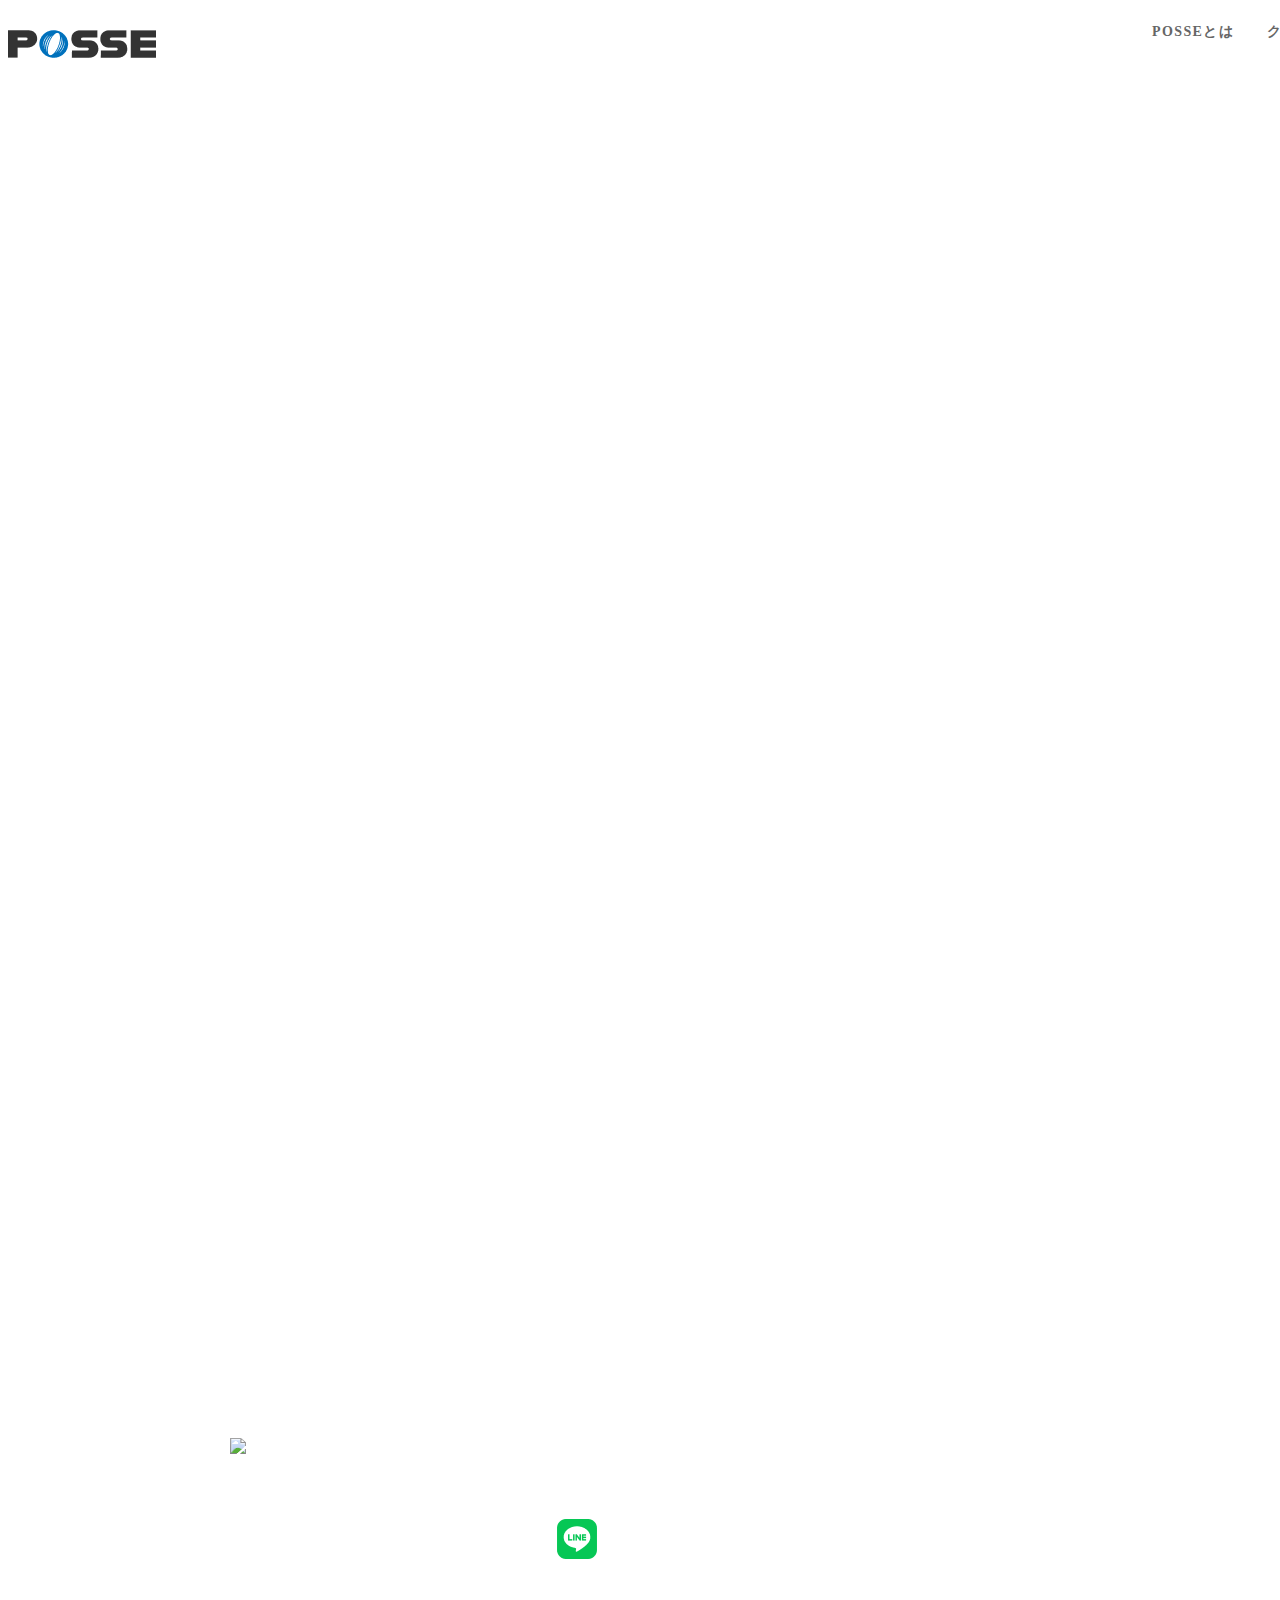
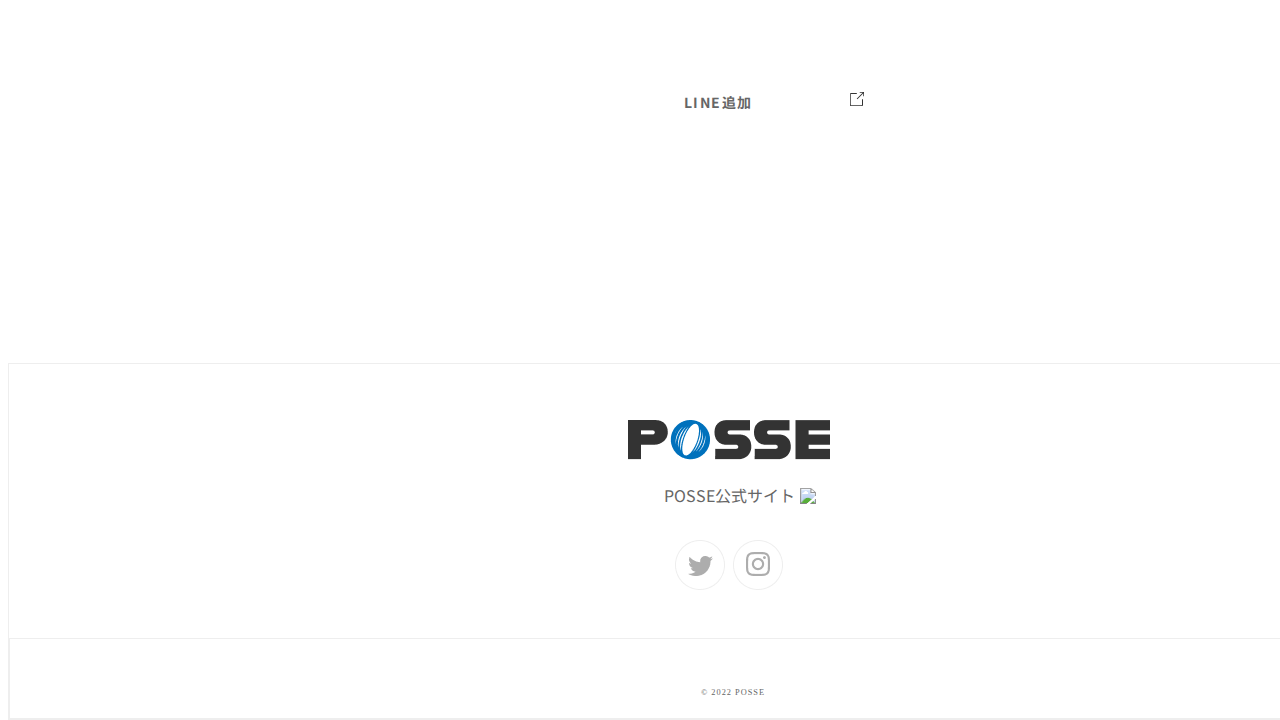
==== web/index.html @ c041b86a "q1のみ動く" ====
<!DOCTYPE html>
<html lang="ja">
<head>
  <meta charset="UTF-8">
  <meta http-equiv="X-UA-Compatible" content="IE=edge">
  <meta name="viewport" content="width=device-width, initial-scale=1.0">
  <link rel="stylesheet" href="./style.css">
  <link rel="preconnect" href="https://fonts.googleapis.com">
<link rel="preconnect" href="https://fonts.gstatic.com" crossorigin>
<link href="https://fonts.googleapis.com/css2?family=Noto+Sans+JP:wght@100;300;400;500;700;900&display=swap" rel="stylesheet">
  <title>Posseサイト</title>
</head>
<body>
  <header>
    <div class="header"> 
      <h1 class="logo"><img src="logo.png"></h1>
        <div class="Frame5">
          <div class="menu">
          <div class="nav1">POSSEとは</div>
          <div class="nav2">クイズ</div>
          </div>
        <div class="SNS">
          <div class="nav3"><img src="Group 7.png"></div>
          <div class="nav4"><img src="Group 10.png"></div>
        </div>
    </div>
  </header>
  
  <line>
    <div class="background"><img src="グラデーション 1.png">
      <div class="公式LINE">
        <div class="icon"><img src="icon-line.png"></div>
        <div class="POSSE公式LINE">POSSE 公式LINE</div>
      </div>
      <div class="質問"><p>公式LINEにてご質問を随時受け付けております。<br>詳細やPOSSE最新情報につきましては、公式LINEにてお知らせ致しますので<br>下記ボタンより友達追加をお願いします！</p>
      </div>
      <div class="link">
        <div class="LINE追加">LINE追加</div>
        <div class="icon-link"><img src="icon-link.png"></div>
      </div>
    </div>
  </line>
  <footer>
    <div class="footer">
      <div class="logo-f"><img src="logo (1).png"></div>
      <div class="link-f">
        <div class="posse公式サイト">POSSE公式サイト</div>
        <div class="Frame"><img src="Frame.png"></div>
      </div>
      <div class="SNS-f">
        <div class="Group7-f"><img src="Group 7.png"></div>
        <div class="Group10-f"><img src="Group 10.png"></div>
      </div>
      <div class="copyright">
        <div class="copyright-text">
        <p><small>&copy; 2022 POSSE</small></p>
        </div>
      </div>
    </div>
    </footer>
</body>
</html>
---- web/style.css ----
.header{
  display: flex;
  width: 1440px;
  height: 80px;
}

.Frame5{
  display: flex;
  margin-left: auto;
}

.menu{
  display: flex;
  width: 180px;
  height: 25px;
  position: relative;
}

.nav1{
  width: 90px;
  height: 22px;
  font-style: normal;
  font-weight: 700;
  font-size: 14px;
  line-height: 22px;
  letter-spacing: 0.1em;
  color: #666666;
  position: absolute;
  top: 50%;
}

.nav2{
  width: 50px;
  height: 22px;
  left: 115px;
  font-style: normal;
  font-weight: 700;
  font-size: 14px;
  line-height: 22px;
  letter-spacing: 0.1em;
  color: #666666;
  position: absolute;
  top: 50%;
}

.SNS{
  display: flex;
  width: 116px;
  height: 50px;
  left:192px;
  gap: 16px;
  top: 15px;
}

.nav3{
  width: 50px;
  height: 50px;
}

.nav4{
  width: 50px;
  height: 50px;
  left: 66px;
}

/* 公式LINE */
.line{
  position: absolute;
  width: 984px;
  height: 358px;
  left:230px;
  top: 1438px;
}

.background{
  position: absolute;
  left: 230px;
  right: 0%;
  top:1438px;
  bottom: 0.28%;
  width: 984px;
  height: 357px;
}


.公式LINE{
  position: absolute;
  display: flex;
  width: 329px;
  height: 65px;
  top: 68px;
  left: 327px;
}

.icon{
  position: absolute;
  width: 40px;
  height: 40px;
  top: 13px;
  left: 0px;

}

.POSSE公式LINE{
  position: absolute;
  width: 290px;
  height: 65px;
  left: 48px;
  font-family: 'Noto Sans JP';
  font-style: normal;
  font-weight: 700;
  font-size: 36px;
  line-height: 180%;
  text-align: center;
  color: #FFFFFF;
}

.質問{
  position: absolute;
  width: 540px;
  height: 66px;
  top: 135px;
  left: 225px;
  font-family: 'Noto Sans JP';
  font-style: normal;
  font-weight: 700;
  font-size: 14px;
  line-height: 160%;
  text-align: center;
  letter-spacing: 0.1em;
  color: #FFFFFF;
}

.link{
  position: absolute;
  display: flex;
  width: 320px;
  height: 50px;
  top: 239px;
  left: 333px;
  background: #FFFFFF;
  border-radius: 98px;
}

.LINE追加{
  position: absolute;
  width: 77px;
  height: 23.39px;
  top: 13.9px;
  left: 121px;
  font-family: 'Noto Sans JP';
  font-style: normal;
  font-weight: 700;
  font-size: 14px;
  line-height: 160%;
  display: flex;
  align-items: center;
  text-align: center;
  letter-spacing: 0.1em;
  color: #666666;
}

.icon-link{
  position: absolute;
  width: 14px; 
  height: 14px;
  top: 15px;
  left: 287px;
}

/* footer */
.footer{
  position: relative;
  border: 1px solid #eeeeee;
  width: 1440px;
  height: 355px;
  top: 1875px;
  left: 0px;
}

.logo-f{
  width: 202px;
  height: 39.22px;
  position: absolute;
  left: 0;
  right: 0;
  top: 56px;
  margin: auto;
  
}

.link-f{
  position: absolute;
  display: flex;
  width: 139px;
  height: 25px;
  top: 119.22px;
  left: 0;
  right: 0;
  margin: auto;
  
}

.posse公式サイト{
  width: 140px;
  height: 25px;
  left: 1px;
  top: 0px;
  font-family: 'Noto Sans JP';
  font-style: normal;
  font-weight: 400;
  size: 14px;
  line-height: 25px;
  text-align: center;
  color:#666666;
}

.Frame{
  position: absolute;
  width: 14px;
  height: 14px;
  left: 140px;
  top: 5px;
}

.SNS-f{
  display: flex;
  position: absolute;
  width: 108px;
  height: 50px;
  left: 0;
  right: 0;
  margin: auto;
  top: 176.22px;
  gap: 8px;
}

.Group7-f{
  width: 50px;
  height: 50px;
  top: 176.22px;
  left: 0px;
  right: 58px;
  
}

.Group10-f{
  width: 50px;
  height: 50px;
  top: 176.22px;
  left: 58px;
  right: 0px;
  
}

.copyright{
  position: absolute;
  left: 0%;
  right: 0%;
  top: 274.22px;
  bottom: 0px;
  border: 1px solid #eeeeee
}

.copyright-text{
  position: absolute;
  width: 90px;
  height: 13px;
  top: 36px;
  bottom: 31.78px;
  left: 47.15%;
  right: 47.15%;
  font-family: 'Plus Jakarta Sans';
  font-style: normal;
  font-weight: 400;
  font-size: 10px;
  line-height: 13px;
  text-align: center;
  letter-spacing: 0.1em;
  color: #666666;
}
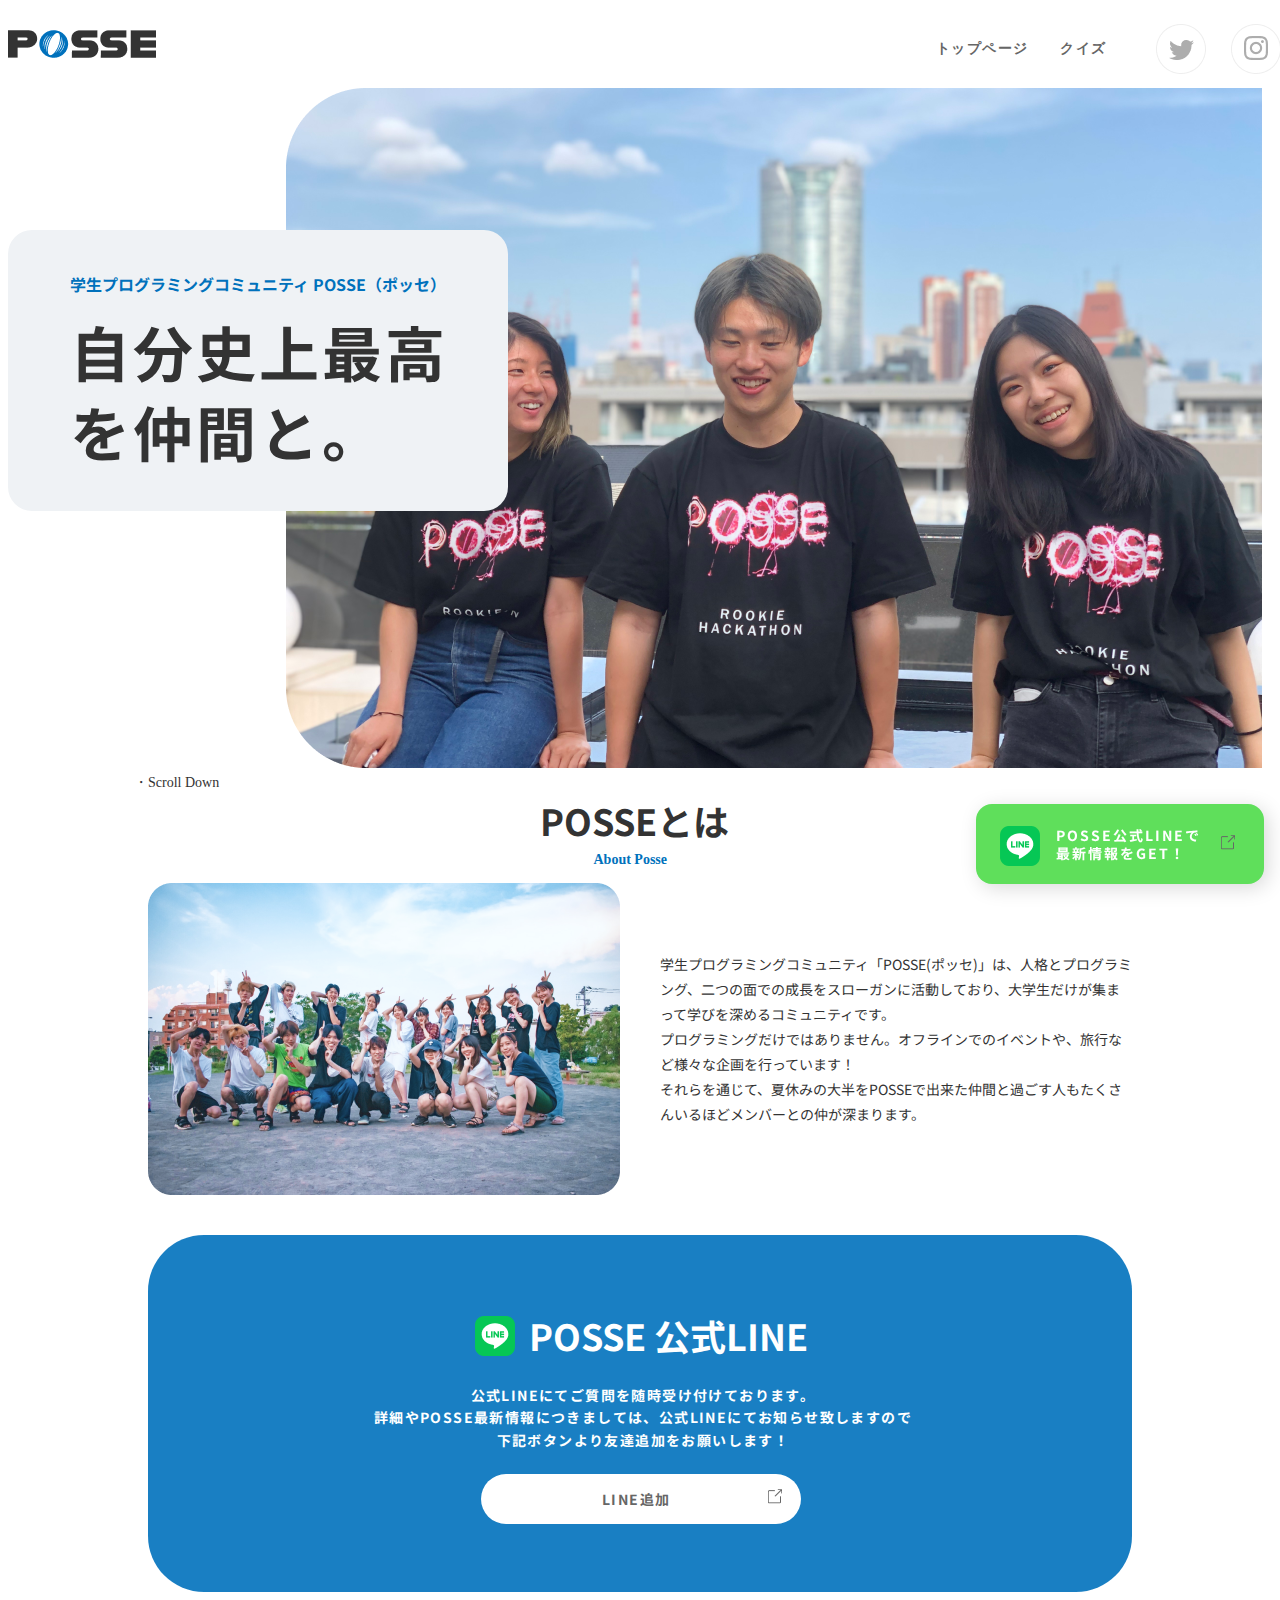
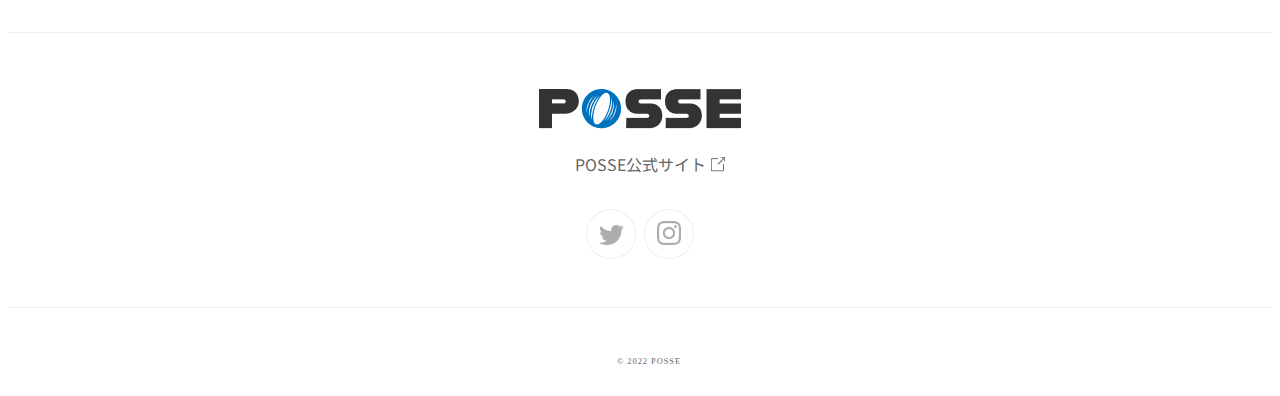
==== commit b6a7b8d9: "整理" ====
--- a/web/index.html
+++ b/web/index.html
@@ -13,43 +13,77 @@
 <body>
   <header>
     <div class="header"> 
-      <h1 class="logo"><img src="logo.png"></h1>
-        <div class="Frame5">
-          <div class="menu">
-          <div class="nav1">POSSEとは</div>
-          <div class="nav2">クイズ</div>
-          </div>
-        <div class="SNS">
-          <div class="nav3"><img src="Group 7.png"></div>
-          <div class="nav4"><img src="Group 10.png"></div>
+      <h1 class="logo"><img src="./img/logo.png"></h1>
+        <nav class="Frame5">
+          <ul class="menu">
+          <li class="nav1"><a href="index.html">トップページ</a></li>
+          <li class="nav2"><a href="quiz.html">クイズ</a></li>
+          </ul>
+        <ul class="SNS">
+          <li class="nav3"><a href="https://twitter.com/posse_program"><img src="./img/twitter-icon.png"></a></li>
+          <li class="nav4"><a href="https://www.instagram.com/posse_programming/"><img src="./img/insta-icon.png"></a></li>
+        </ul>
+    </nav>
+  </header>
+  <mainvisual>
+    <div class="mainvisual">
+      <div class="mainvisual-text">
+        <div class="mainvisual-text1">
+          学生プログラミングコミュニティ POSSE（ポッセ）
         </div>
+        <div class="mainvisual-text2">
+          自分史上最高<br>を仲間と。
+        </div>
+      </div>
+      <div class="mainvisual-photo"><img src="./img/mainvisual.png"></div>
+      <div class="scrolldown">
+        ・Scroll Down
+      </div>
+      <a href="https://line.me/R/ti/p/@651htnqp?from=page"><div class="fixed-line">
+        <div class="line-icon"><img src="./img/icon-line.png"></div>
+        <div class="fixed-line-text">POSSE公式LINEで<br>最新情報をGET！</div>
+        <div class="link-icon"><img src="./img/icon-link.png"></div>
+      </div></a>
     </div>
-  </header>
-  
+  </mainvisual>
+  <about>
+    <div class="about">
+      <div class="about-title">
+        <div class="about-title1">POSSEとは</div>
+        <div class="about-title2">About Posse</div>
+      </div>
+      <div class="about-colum">
+        <div class="about-photo"><img src="./img/about.png"></div>
+        <div class="about-text">学生プログラミングコミュニティ「POSSE(ポッセ)」は、人格とプログラミング、二つの面での成長をスローガンに活動しており、大学生だけが集まって学びを深めるコミュニティです。<br>
+        プログラミングだけではありません。オフラインでのイベントや、旅行など様々な企画を行っています！<br>
+        それらを通じて、夏休みの大半をPOSSEで出来た仲間と過ごす人もたくさんいるほどメンバーとの仲が深まります。</div>
+      </div>
+    </div>
+  </about>
   <line>
-    <div class="background"><img src="グラデーション 1.png">
-      <div class="公式LINE">
-        <div class="icon"><img src="icon-line.png"></div>
+    <div class="background">
+        <div class="公式LINE">
+        <div class="icon"><img src="./img/icon-line.png"></div>
         <div class="POSSE公式LINE">POSSE 公式LINE</div>
-      </div>
-      <div class="質問"><p>公式LINEにてご質問を随時受け付けております。<br>詳細やPOSSE最新情報につきましては、公式LINEにてお知らせ致しますので<br>下記ボタンより友達追加をお願いします！</p>
-      </div>
-      <div class="link">
+        </div>
+        <div class="質問"><p>公式LINEにてご質問を随時受け付けております。<br>詳細やPOSSE最新情報につきましては、公式LINEにてお知らせ致しますので<br>下記ボタンより友達追加をお願いします！</p>
+        </div>
+        <a href="https://line.me/R/ti/p/@651htnqp?from=page"><div class="link">
         <div class="LINE追加">LINE追加</div>
-        <div class="icon-link"><img src="icon-link.png"></div>
-      </div>
+        <div class="icon-link"><img src="./img/icon-link.png"></div>
+        </div></a>
     </div>
   </line>
   <footer>
     <div class="footer">
-      <div class="logo-f"><img src="logo (1).png"></div>
+      <div class="logo-f"><img src="./img/logo (1).png"></div>
       <div class="link-f">
-        <div class="posse公式サイト">POSSE公式サイト</div>
-        <div class="Frame"><img src="Frame.png"></div>
+        <div class="posse公式サイト"><a href="https://posse-ap.com/">POSSE公式サイト</div></a>
+        <div class="Frame"><img src="./img/icon-link.png"></div>
       </div>
       <div class="SNS-f">
-        <div class="Group7-f"><img src="Group 7.png"></div>
-        <div class="Group10-f"><img src="Group 10.png"></div>
+        <div class="Group7-f"><a href="https://twitter.com/posse_program"><img src="./img/twitter-icon.png"></div></a>
+        <div class="Group10-f"><a href="https://www.instagram.com/posse_programming/"><img src="./img/insta-icon.png"></div></a>
       </div>
       <div class="copyright">
         <div class="copyright-text">
@@ -57,6 +91,6 @@
         </div>
       </div>
     </div>
-    </footer>
+  </footer>
 </body>
 </html>--- a/web/style.css
+++ b/web/style.css
@@ -1,23 +1,31 @@
 .header{
   display: flex;
-  width: 1440px;
   height: 80px;
-}
-
+  justify-content: space-between;
+}
+
+a{
+  color:#666666;
+  text-decoration: none;
+}
 .Frame5{
   display: flex;
-  margin-left: auto;
+}
+
+ul{
+  list-style: none;
 }
 
 .menu{
   display: flex;
   width: 180px;
   height: 25px;
-  position: relative;
+  gap: 32px;
+  margin-top: 30px;
 }
 
 .nav1{
-  width: 90px;
+  
   height: 22px;
   font-style: normal;
   font-weight: 700;
@@ -25,12 +33,10 @@
   line-height: 22px;
   letter-spacing: 0.1em;
   color: #666666;
-  position: absolute;
-  top: 50%;
 }
 
 .nav2{
-  width: 50px;
+  
   height: 22px;
   left: 115px;
   font-style: normal;
@@ -39,16 +45,14 @@
   line-height: 22px;
   letter-spacing: 0.1em;
   color: #666666;
-  position: absolute;
-  top: 50%;
+
 }
 
 .SNS{
   display: flex;
   width: 116px;
   height: 50px;
-  left:192px;
-  gap: 16px;
+  gap: 25px;
   top: 15px;
 }
 
@@ -60,28 +64,194 @@
 .nav4{
   width: 50px;
   height: 50px;
-  left: 66px;
+  margin-right: 10px;
+}
+
+/* main visual */
+.mainvisual-text{
+  position: absolute;
+  width: 500px;
+  height: 281px;
+  top: 230px;
+  background: #EFF2F5;
+  border-radius: 24px;
+}
+
+.mainvisual-text1{
+  width: 376px;
+  height: 29px;
+  margin-left: 62px;
+  margin-top: 40px;
+  font-family: 'Noto Sans JP';
+  font-style: normal;
+  font-weight: 700;
+  font-size: 16px;
+  line-height: 180%;
+  color: #0071BC;
+}
+
+.mainvisual-text2{
+  width: 380px;
+  height: 160px;
+  margin-left: 62px;
+  margin-top: 12px;
+  font-family: 'Noto Sans JP';
+  font-style: normal;
+  font-weight: 700;
+  font-size: 60px;
+  line-height: 80px;
+  letter-spacing: 0.05em;
+  color: #333333;
+}
+
+.mainvisual-photo{
+  display: block;
+  margin-left: 278px;
+}
+
+.scrolldown{
+  width: 100px;
+  height: 21px;
+  margin-left: 126px;
+  font-family: 'Plus Jakarta Sans';
+  font-style: normal;
+  font-weight: 400;
+  font-size: 14px;
+  line-height: 150%;
+  color: #333333;
+}
+
+.fixed-line{
+  width: 288px;
+  height: 80px;
+  right: 16px;
+  bottom: 16px;
+  background: #5FDF5B;
+  box-shadow: 4px 4px 20px rgba(0, 0, 0, 0.15);
+  border-radius: 16px;
+  position: fixed;
+  z-index: 999;
+  display: flex;
+}
+
+.line-icon{
+  width: 36px;
+  height: 36px;
+  margin-left: 24px;
+  margin-top: 22px;
+}
+
+.fixed-line-text{
+  width: 150px;
+  height: 36px;
+  margin-left: 20px;
+  margin-top: 22px;
+  font-family: 'Noto Sans JP';
+  font-style: normal;
+  font-weight: 700;
+  font-size: 14px;
+  line-height: 18px;
+  letter-spacing: 0.14em;
+  color: #FFFFFF;
+}
+
+.link-icon{
+  width: 18px;
+  height: 18px;
+  margin-top: 31px;  
+  margin-left: 15px;
+}
+
+/* about */
+.about{
+  width: 984px;
+  height: 442px;
+  margin: 0 auto;
+}
+
+.about-title{
+  height: 90px;
+  margin: 0 auto;
+}
+
+.about-title1{
+  width: 200px;
+  height: 54px;
+  font-family: 'Noto Sans JP';
+  font-style: normal;
+  font-weight: 700;
+  font-size: 36px;
+  line-height: 150%;
+  color: #333333;
+  margin: 0 auto;
+}
+
+.about-title2{
+  width: 93px;
+  height: 25px;
+  margin-top: 8px;
+  font-family: 'Plus Jakarta Sans';
+  font-style: normal;
+  font-weight: 700;
+  font-size: 14px;
+  line-height: 180%;
+  color: #0071BC;
+  margin: 0 auto;
+}
+
+.about-colum{
+  display: flex;
+  justify-content: space-between;
+}
+
+.about-photo{
+  width: 472px;
+  height: 312px;
+  border-radius: 24px;
+}
+
+.about-text{
+  width: 472px;
+  height: 175px;
+  font-family: 'Noto Sans JP';
+  font-style: normal;
+  font-weight: 400;
+  font-size: 14px;
+  line-height: 25px;
+  color: #333333;
+  align-self: center;
+  
 }
 
 /* 公式LINE */
 .line{
-  position: absolute;
   width: 984px;
   height: 358px;
-  left:230px;
-  top: 1438px;
+  margin: 0 auto;
 }
 
 .background{
-  position: absolute;
-  left: 230px;
-  right: 0%;
-  top:1438px;
-  bottom: 0.28%;
+  background-image: url(./line.png);
+  position: relative;
   width: 984px;
   height: 357px;
-}
-
+  margin: 0 auto;
+  background-position: center;
+  background-size: cover;
+  border-radius: 56px;
+}
+
+.background::before{
+  background-color: #0071BC;
+  content: "";
+  opacity: 0.9;
+  height: 100%;
+  left: 0;
+  position: absolute;
+  top: 0;
+  width: 100%;
+  border-radius: 56px;
+}
 
 .公式LINE{
   position: absolute;
@@ -90,6 +260,7 @@
   height: 65px;
   top: 68px;
   left: 327px;
+
 }
 
 .icon{
@@ -171,11 +342,10 @@
 /* footer */
 .footer{
   position: relative;
-  border: 1px solid #eeeeee;
-  width: 1440px;
+  border-top: 1px solid #eeeeee;
   height: 355px;
-  top: 1875px;
   left: 0px;
+  margin-top: 40px;
 }
 
 .logo-f{
@@ -259,7 +429,8 @@
   right: 0%;
   top: 274.22px;
   bottom: 0px;
-  border: 1px solid #eeeeee
+  border-top: 1px solid #eeeeee;
+  text-align: center;
 }
 
 .copyright-text{
@@ -267,7 +438,6 @@
   width: 90px;
   height: 13px;
   top: 36px;
-  bottom: 31.78px;
   left: 47.15%;
   right: 47.15%;
   font-family: 'Plus Jakarta Sans';
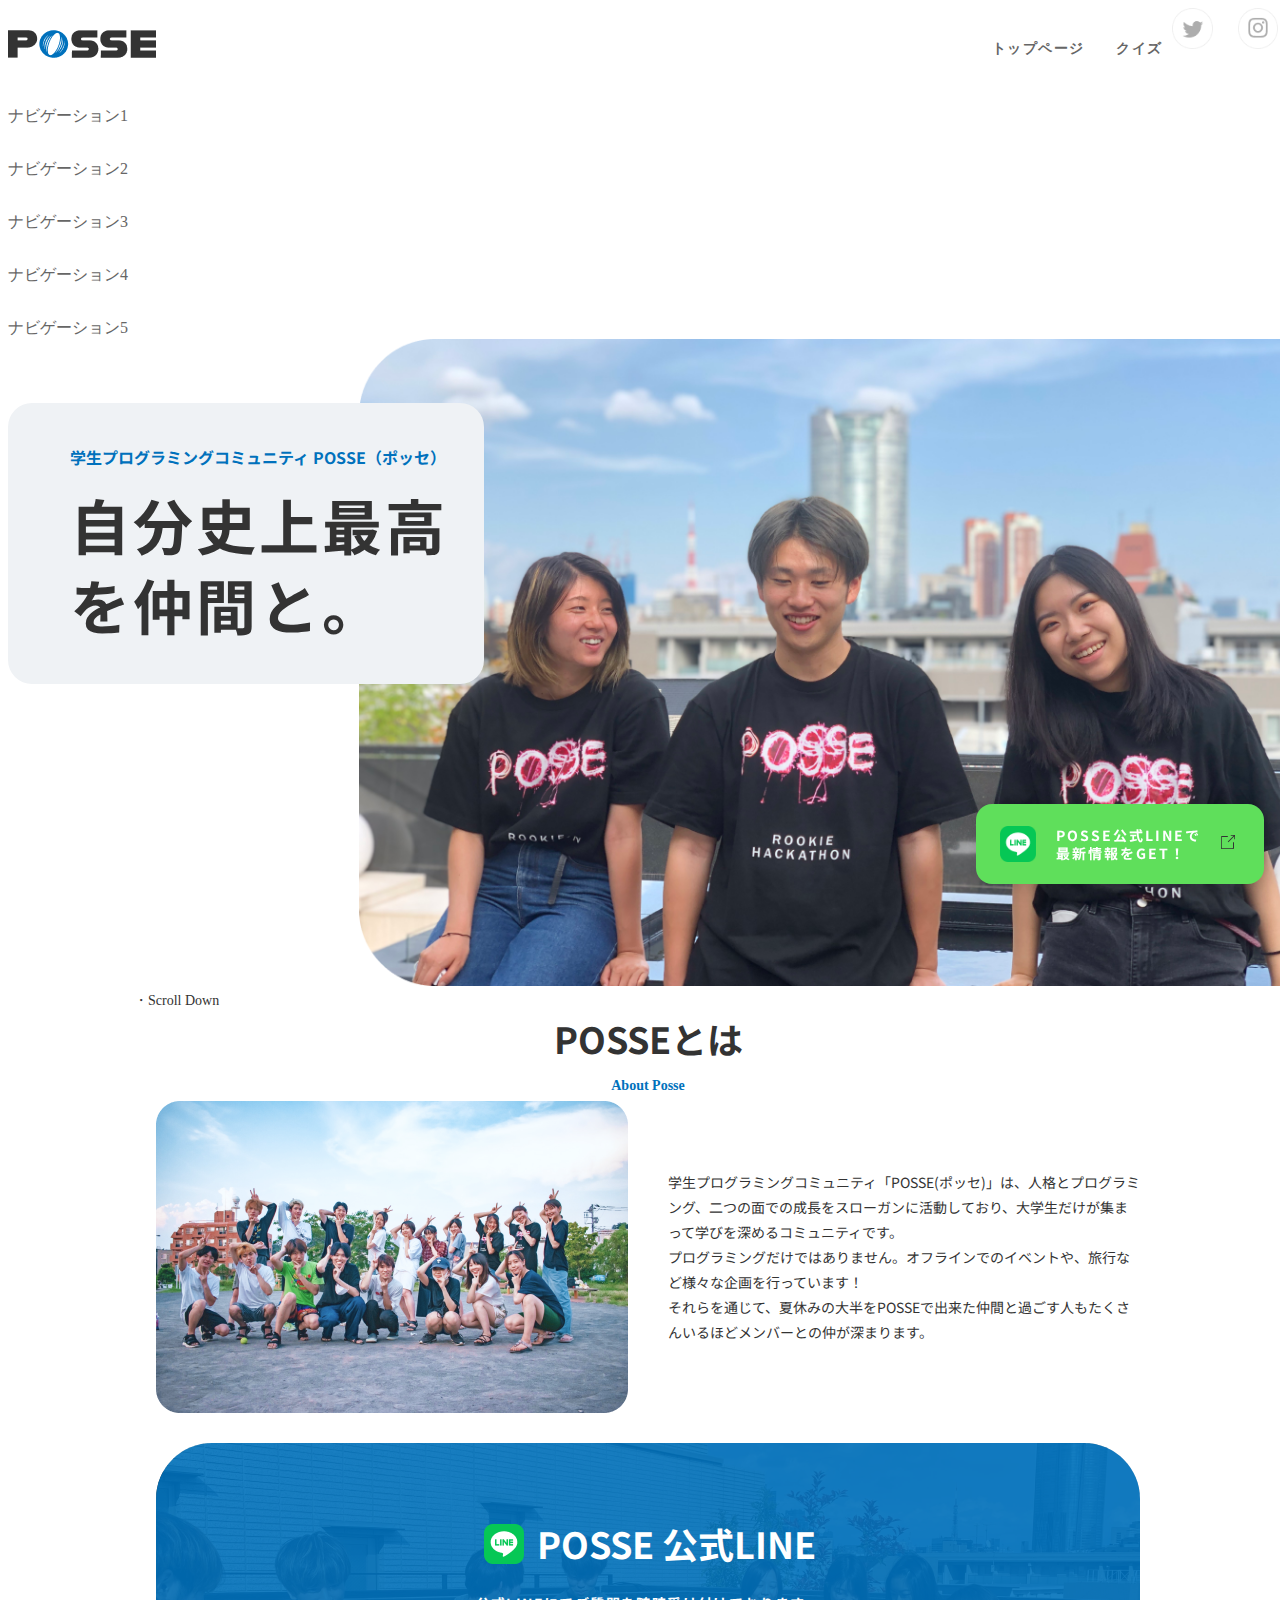
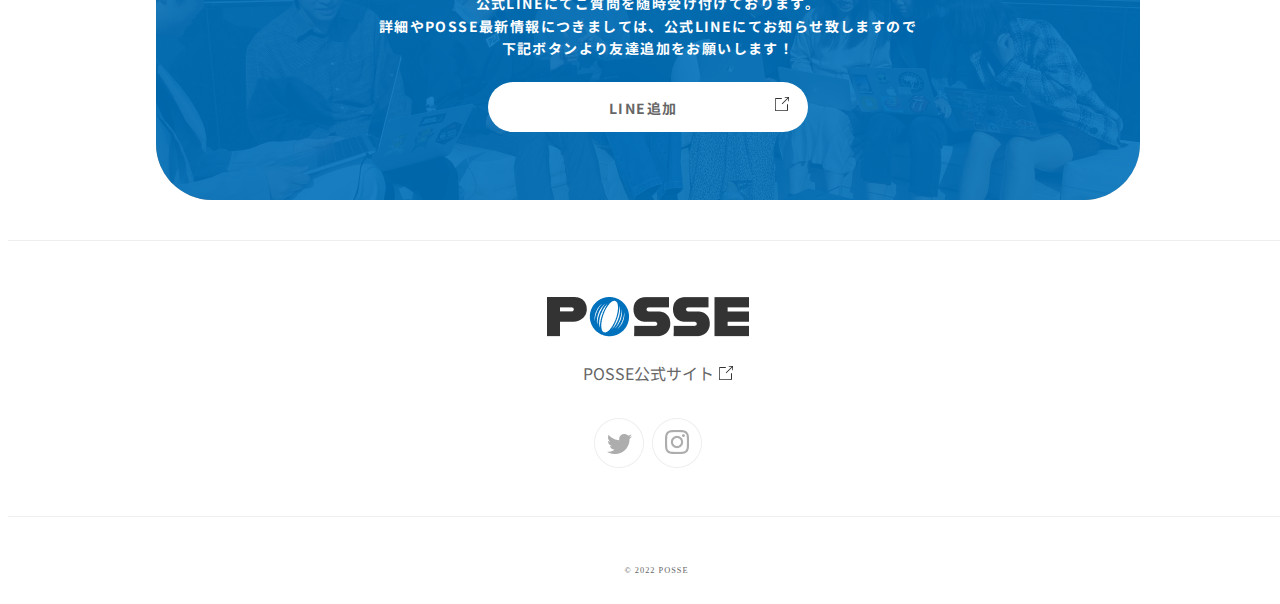
==== commit dfe90b04: "途中" ====
--- a/web/index.html
+++ b/web/index.html
@@ -8,6 +8,7 @@
   <link rel="preconnect" href="https://fonts.googleapis.com">
 <link rel="preconnect" href="https://fonts.gstatic.com" crossorigin>
 <link href="https://fonts.googleapis.com/css2?family=Noto+Sans+JP:wght@100;300;400;500;700;900&display=swap" rel="stylesheet">
+<script src="web.js"></script>
   <title>Posseサイト</title>
 </head>
 <body>
@@ -25,9 +26,28 @@
         </ul>
     </nav>
   </header>
+
+    <div class="conts-body">
+      <button class="hamburger">
+        <span class="hamburger_bar"></span>
+        <span class="hamburger_bar"></span>
+      </button>
+    
+      <nav class="hamburger_content">
+        <ul class="nav-list">
+          <li class="nav-item"><a href="">ナビゲーション1</a></li>
+          <li class="nav-item"><a href="">ナビゲーション2</a></li>
+          <li class="nav-item"><a href="">ナビゲーション3</a></li>
+          <li class="nav-item"><a href="">ナビゲーション4</a></li>
+          <li class="nav-item"><a href="">ナビゲーション5</a></li>
+        </ul>
+      </nav>
+    </div>
+
   <mainvisual>
     <div class="mainvisual">
-      <div class="mainvisual-text">
+      <div class="mainvisual-content">
+        <div class="mainvisual-text">
         <div class="mainvisual-text1">
           学生プログラミングコミュニティ POSSE（ポッセ）
         </div>
@@ -36,6 +56,7 @@
         </div>
       </div>
       <div class="mainvisual-photo"><img src="./img/mainvisual.png"></div>
+    </div>
       <div class="scrolldown">
         ・Scroll Down
       </div>
@@ -66,7 +87,7 @@
         <div class="icon"><img src="./img/icon-line.png"></div>
         <div class="POSSE公式LINE">POSSE 公式LINE</div>
         </div>
-        <div class="質問"><p>公式LINEにてご質問を随時受け付けております。<br>詳細やPOSSE最新情報につきましては、公式LINEにてお知らせ致しますので<br>下記ボタンより友達追加をお願いします！</p>
+        <div class="question"><p>公式LINEにてご質問を随時受け付けております。<br>詳細やPOSSE最新情報につきましては、公式LINEにてお知らせ致しますので<br>下記ボタンより友達追加をお願いします！</p>
         </div>
         <a href="https://line.me/R/ti/p/@651htnqp?from=page"><div class="link">
         <div class="LINE追加">LINE追加</div>
@@ -92,5 +113,6 @@
       </div>
     </div>
   </footer>
+ 
 </body>
 </html>--- a/web/style.css
+++ b/web/style.css
@@ -1,3 +1,42 @@
+* {
+	float: none;
+	position: static;
+}
+
+img {
+	max-width: 100%;
+	height: auto;
+}
+
+@media screen and (min-width: 768px) {
+  body{
+    width: 100%;
+  }
+}
+
+.nav-list {
+  display: flex;
+  flex-direction: column;
+  gap: 32px;
+}
+
+/* リセットCSS */
+button {
+  border-color: transparent;
+  background: transparent;
+  cursor: pointer;
+}
+
+ul {
+  list-style-type: none;
+  margin: 0;
+  padding: 0;
+}
+
+a {
+  text-decoration: none;
+  color: inherit;
+}
 .header{
   display: flex;
   height: 80px;
@@ -68,13 +107,19 @@
 }
 
 /* main visual */
+
+.mainvisual-content{
+  display: flex;
+}
+
 .mainvisual-text{
-  position: absolute;
   width: 500px;
   height: 281px;
   top: 230px;
   background: #EFF2F5;
   border-radius: 24px;
+  z-index: 2;
+  margin-top: 5%;
 }
 
 .mainvisual-text1{
@@ -106,7 +151,59 @@
 
 .mainvisual-photo{
   display: block;
-  margin-left: 278px;
+  margin-left: -125px;
+  z-index: 1;
+}
+
+@media screen and (max-width: 768px){
+  .mainvisual{
+    width: 100%;
+    flex-direction: column-reverse;
+  }
+  .mainvisual-text{
+    margin-top: -25px;
+  }
+  .mainvisual-photo{
+    margin: 0;
+    border-radius: 0;
+  }
+  .mainvisual-text{
+    width: 100%;
+    align-self: center;
+    height: auto;
+    width: auto;
+
+    padding: 20px 11px 20px 24px;
+  }
+  .mainvisual-text1{
+    font-size: 12px;
+    margin-top: 0;
+    height: auto;
+    width: auto;
+    margin-left: auto;
+  }
+  .mainvisual-text2{
+    font-size: 28px;
+    line-height: 1.5;
+    margin-top: 6px;
+    height: auto;
+    width: auto;
+    margin-left: auto;
+    
+  }
+  .mainvisual br{
+    display: none;
+  }
+
+  .mainvisual-content{
+    flex-direction: column-reverse;
+  }
+}
+
+@media not all and (min-width: 768px) {
+  .ScrollDown {
+      display: none;
+  }
 }
 
 .scrolldown{
@@ -165,7 +262,6 @@
 /* about */
 .about{
   width: 984px;
-  height: 442px;
   margin: 0 auto;
 }
 
@@ -175,7 +271,6 @@
 }
 
 .about-title1{
-  width: 200px;
   height: 54px;
   font-family: 'Noto Sans JP';
   font-style: normal;
@@ -183,11 +278,10 @@
   font-size: 36px;
   line-height: 150%;
   color: #333333;
-  margin: 0 auto;
+  text-align: center;
 }
 
 .about-title2{
-  width: 93px;
   height: 25px;
   margin-top: 8px;
   font-family: 'Plus Jakarta Sans';
@@ -196,18 +290,21 @@
   font-size: 14px;
   line-height: 180%;
   color: #0071BC;
-  margin: 0 auto;
-}
+  text-align: center;
+}
+
 
 .about-colum{
   display: flex;
   justify-content: space-between;
+  margin-bottom: 30px;
 }
 
 .about-photo{
   width: 472px;
   height: 312px;
   border-radius: 24px;
+  align-self: center;
 }
 
 .about-text{
@@ -223,17 +320,32 @@
   
 }
 
+@media screen and (max-width: 768px) {
+  .about{
+    width: 100%;
+  }
+  .about-colum {
+    flex-direction: column;
+
+  }
+  .about-title{
+    width: 100%;
+  
+  }
+  .about-text{
+    margin-top: 30px;
+  }
+}
 /* 公式LINE */
 .line{
-  width: 984px;
   height: 358px;
   margin: 0 auto;
 }
 
 .background{
-  background-image: url(./line.png);
+  background-image: url(./img/line.png);
   position: relative;
-  width: 984px;
+  max-width: 984px;
   height: 357px;
   margin: 0 auto;
   background-position: center;
@@ -259,7 +371,9 @@
   width: 329px;
   height: 65px;
   top: 68px;
-  left: 327px;
+  left: 0;
+  right: 0;
+  margin: auto;
 
 }
 
@@ -286,7 +400,7 @@
   color: #FFFFFF;
 }
 
-.質問{
+.question{
   position: absolute;
   width: 540px;
   height: 66px;
@@ -300,6 +414,9 @@
   text-align: center;
   letter-spacing: 0.1em;
   color: #FFFFFF;
+  left: 0;
+  right: 0;
+  margin: auto;
 }
 
 .link{
@@ -311,6 +428,9 @@
   left: 333px;
   background: #FFFFFF;
   border-radius: 98px;
+  left: 0;
+  right: 0;
+  margin: auto;
 }
 
 .LINE追加{
@@ -449,4 +569,3 @@
   letter-spacing: 0.1em;
   color: #666666;
 }
-
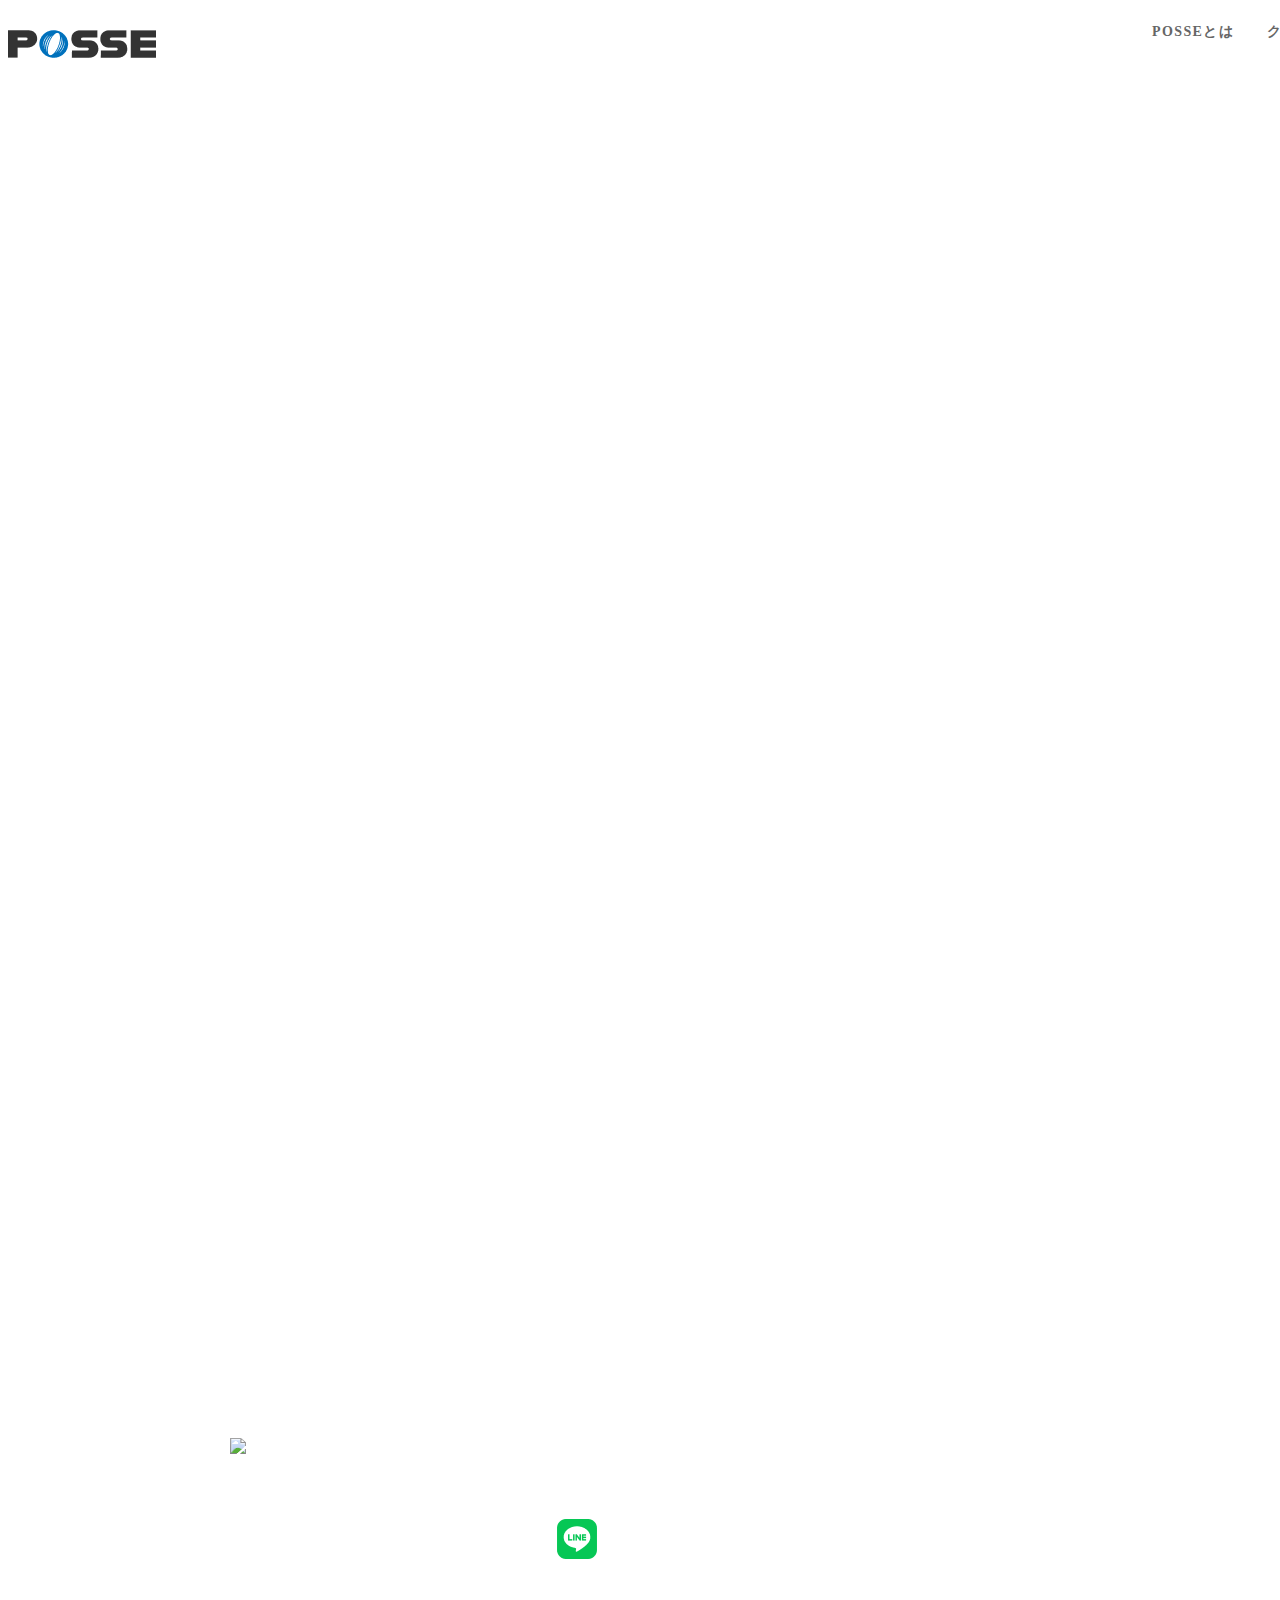
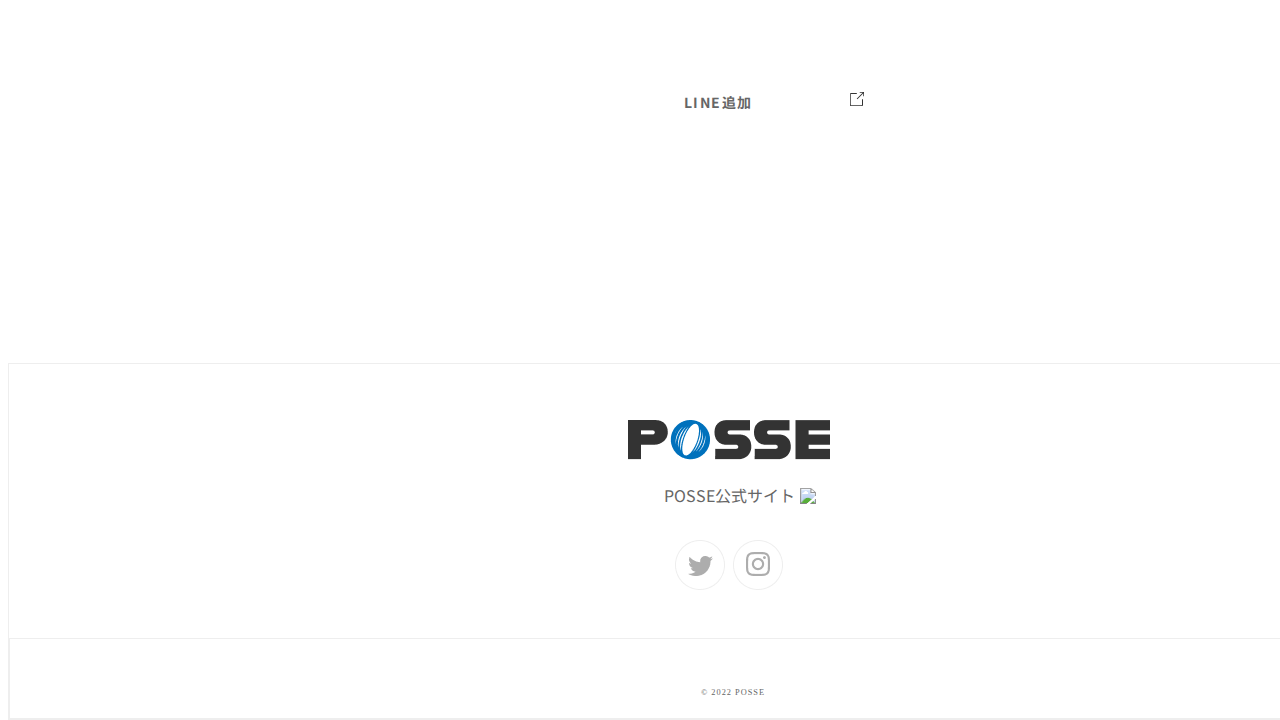
==== commit c295d346: "Merge a10a4624fd1a1a196a29b09f84a662a8eceb8618 into 5dcca705685a9beaad7be230bb0de18e0bb8827f" ====
--- a/web/index.html
+++ b/web/index.html
@@ -8,103 +8,48 @@
   <link rel="preconnect" href="https://fonts.googleapis.com">
 <link rel="preconnect" href="https://fonts.gstatic.com" crossorigin>
 <link href="https://fonts.googleapis.com/css2?family=Noto+Sans+JP:wght@100;300;400;500;700;900&display=swap" rel="stylesheet">
-<script src="web.js"></script>
   <title>Posseサイト</title>
 </head>
 <body>
   <header>
     <div class="header"> 
-      <h1 class="logo"><img src="./img/logo.png"></h1>
-        <nav class="Frame5">
-          <ul class="menu">
-          <li class="nav1"><a href="index.html">トップページ</a></li>
-          <li class="nav2"><a href="quiz.html">クイズ</a></li>
-          </ul>
-        <ul class="SNS">
-          <li class="nav3"><a href="https://twitter.com/posse_program"><img src="./img/twitter-icon.png"></a></li>
-          <li class="nav4"><a href="https://www.instagram.com/posse_programming/"><img src="./img/insta-icon.png"></a></li>
-        </ul>
-    </nav>
+      <h1 class="logo"><img src="logo.png"></h1>
+        <div class="Frame5">
+          <div class="menu">
+          <div class="nav1">POSSEとは</div>
+          <div class="nav2">クイズ</div>
+          </div>
+        <div class="SNS">
+          <div class="nav3"><img src="Group 7.png"></div>
+          <div class="nav4"><img src="Group 10.png"></div>
+        </div>
+    </div>
   </header>
-
-    <div class="conts-body">
-      <button class="hamburger">
-        <span class="hamburger_bar"></span>
-        <span class="hamburger_bar"></span>
-      </button>
-    
-      <nav class="hamburger_content">
-        <ul class="nav-list">
-          <li class="nav-item"><a href="">ナビゲーション1</a></li>
-          <li class="nav-item"><a href="">ナビゲーション2</a></li>
-          <li class="nav-item"><a href="">ナビゲーション3</a></li>
-          <li class="nav-item"><a href="">ナビゲーション4</a></li>
-          <li class="nav-item"><a href="">ナビゲーション5</a></li>
-        </ul>
-      </nav>
-    </div>
-
-  <mainvisual>
-    <div class="mainvisual">
-      <div class="mainvisual-content">
-        <div class="mainvisual-text">
-        <div class="mainvisual-text1">
-          学生プログラミングコミュニティ POSSE（ポッセ）
-        </div>
-        <div class="mainvisual-text2">
-          自分史上最高<br>を仲間と。
-        </div>
+  
+  <line>
+    <div class="background"><img src="グラデーション 1.png">
+      <div class="公式LINE">
+        <div class="icon"><img src="icon-line.png"></div>
+        <div class="POSSE公式LINE">POSSE 公式LINE</div>
       </div>
-      <div class="mainvisual-photo"><img src="./img/mainvisual.png"></div>
-    </div>
-      <div class="scrolldown">
-        ・Scroll Down
+      <div class="質問"><p>公式LINEにてご質問を随時受け付けております。<br>詳細やPOSSE最新情報につきましては、公式LINEにてお知らせ致しますので<br>下記ボタンより友達追加をお願いします！</p>
       </div>
-      <a href="https://line.me/R/ti/p/@651htnqp?from=page"><div class="fixed-line">
-        <div class="line-icon"><img src="./img/icon-line.png"></div>
-        <div class="fixed-line-text">POSSE公式LINEで<br>最新情報をGET！</div>
-        <div class="link-icon"><img src="./img/icon-link.png"></div>
-      </div></a>
-    </div>
-  </mainvisual>
-  <about>
-    <div class="about">
-      <div class="about-title">
-        <div class="about-title1">POSSEとは</div>
-        <div class="about-title2">About Posse</div>
+      <div class="link">
+        <div class="LINE追加">LINE追加</div>
+        <div class="icon-link"><img src="icon-link.png"></div>
       </div>
-      <div class="about-colum">
-        <div class="about-photo"><img src="./img/about.png"></div>
-        <div class="about-text">学生プログラミングコミュニティ「POSSE(ポッセ)」は、人格とプログラミング、二つの面での成長をスローガンに活動しており、大学生だけが集まって学びを深めるコミュニティです。<br>
-        プログラミングだけではありません。オフラインでのイベントや、旅行など様々な企画を行っています！<br>
-        それらを通じて、夏休みの大半をPOSSEで出来た仲間と過ごす人もたくさんいるほどメンバーとの仲が深まります。</div>
-      </div>
-    </div>
-  </about>
-  <line>
-    <div class="background">
-        <div class="公式LINE">
-        <div class="icon"><img src="./img/icon-line.png"></div>
-        <div class="POSSE公式LINE">POSSE 公式LINE</div>
-        </div>
-        <div class="question"><p>公式LINEにてご質問を随時受け付けております。<br>詳細やPOSSE最新情報につきましては、公式LINEにてお知らせ致しますので<br>下記ボタンより友達追加をお願いします！</p>
-        </div>
-        <a href="https://line.me/R/ti/p/@651htnqp?from=page"><div class="link">
-        <div class="LINE追加">LINE追加</div>
-        <div class="icon-link"><img src="./img/icon-link.png"></div>
-        </div></a>
     </div>
   </line>
   <footer>
     <div class="footer">
-      <div class="logo-f"><img src="./img/logo (1).png"></div>
+      <div class="logo-f"><img src="logo (1).png"></div>
       <div class="link-f">
-        <div class="posse公式サイト"><a href="https://posse-ap.com/">POSSE公式サイト</div></a>
-        <div class="Frame"><img src="./img/icon-link.png"></div>
+        <div class="posse公式サイト">POSSE公式サイト</div>
+        <div class="Frame"><img src="Frame.png"></div>
       </div>
       <div class="SNS-f">
-        <div class="Group7-f"><a href="https://twitter.com/posse_program"><img src="./img/twitter-icon.png"></div></a>
-        <div class="Group10-f"><a href="https://www.instagram.com/posse_programming/"><img src="./img/insta-icon.png"></div></a>
+        <div class="Group7-f"><img src="Group 7.png"></div>
+        <div class="Group10-f"><img src="Group 10.png"></div>
       </div>
       <div class="copyright">
         <div class="copyright-text">
@@ -112,7 +57,6 @@
         </div>
       </div>
     </div>
-  </footer>
- 
+    </footer>
 </body>
 </html>--- a/web/style.css
+++ b/web/style.css
@@ -1,70 +1,23 @@
-* {
-	float: none;
-	position: static;
-}
-
-img {
-	max-width: 100%;
-	height: auto;
-}
-
-@media screen and (min-width: 768px) {
-  body{
-    width: 100%;
-  }
-}
-
-.nav-list {
-  display: flex;
-  flex-direction: column;
-  gap: 32px;
-}
-
-/* リセットCSS */
-button {
-  border-color: transparent;
-  background: transparent;
-  cursor: pointer;
-}
-
-ul {
-  list-style-type: none;
-  margin: 0;
-  padding: 0;
-}
-
-a {
-  text-decoration: none;
-  color: inherit;
-}
 .header{
   display: flex;
+  width: 1440px;
   height: 80px;
-  justify-content: space-between;
-}
-
-a{
-  color:#666666;
-  text-decoration: none;
-}
+}
+
 .Frame5{
   display: flex;
-}
-
-ul{
-  list-style: none;
+  margin-left: auto;
 }
 
 .menu{
   display: flex;
   width: 180px;
   height: 25px;
-  gap: 32px;
-  margin-top: 30px;
+  position: relative;
 }
 
 .nav1{
-  
+  width: 90px;
   height: 22px;
   font-style: normal;
   font-weight: 700;
@@ -72,10 +25,12 @@
   line-height: 22px;
   letter-spacing: 0.1em;
   color: #666666;
+  position: absolute;
+  top: 50%;
 }
 
 .nav2{
-  
+  width: 50px;
   height: 22px;
   left: 115px;
   font-style: normal;
@@ -84,14 +39,16 @@
   line-height: 22px;
   letter-spacing: 0.1em;
   color: #666666;
-
+  position: absolute;
+  top: 50%;
 }
 
 .SNS{
   display: flex;
   width: 116px;
   height: 50px;
-  gap: 25px;
+  left:192px;
+  gap: 16px;
   top: 15px;
 }
 
@@ -103,267 +60,28 @@
 .nav4{
   width: 50px;
   height: 50px;
-  margin-right: 10px;
-}
-
-/* main visual */
-
-.mainvisual-content{
-  display: flex;
-}
-
-.mainvisual-text{
-  width: 500px;
-  height: 281px;
-  top: 230px;
-  background: #EFF2F5;
-  border-radius: 24px;
-  z-index: 2;
-  margin-top: 5%;
-}
-
-.mainvisual-text1{
-  width: 376px;
-  height: 29px;
-  margin-left: 62px;
-  margin-top: 40px;
-  font-family: 'Noto Sans JP';
-  font-style: normal;
-  font-weight: 700;
-  font-size: 16px;
-  line-height: 180%;
-  color: #0071BC;
-}
-
-.mainvisual-text2{
-  width: 380px;
-  height: 160px;
-  margin-left: 62px;
-  margin-top: 12px;
-  font-family: 'Noto Sans JP';
-  font-style: normal;
-  font-weight: 700;
-  font-size: 60px;
-  line-height: 80px;
-  letter-spacing: 0.05em;
-  color: #333333;
-}
-
-.mainvisual-photo{
-  display: block;
-  margin-left: -125px;
-  z-index: 1;
-}
-
-@media screen and (max-width: 768px){
-  .mainvisual{
-    width: 100%;
-    flex-direction: column-reverse;
-  }
-  .mainvisual-text{
-    margin-top: -25px;
-  }
-  .mainvisual-photo{
-    margin: 0;
-    border-radius: 0;
-  }
-  .mainvisual-text{
-    width: 100%;
-    align-self: center;
-    height: auto;
-    width: auto;
-
-    padding: 20px 11px 20px 24px;
-  }
-  .mainvisual-text1{
-    font-size: 12px;
-    margin-top: 0;
-    height: auto;
-    width: auto;
-    margin-left: auto;
-  }
-  .mainvisual-text2{
-    font-size: 28px;
-    line-height: 1.5;
-    margin-top: 6px;
-    height: auto;
-    width: auto;
-    margin-left: auto;
-    
-  }
-  .mainvisual br{
-    display: none;
-  }
-
-  .mainvisual-content{
-    flex-direction: column-reverse;
-  }
-}
-
-@media not all and (min-width: 768px) {
-  .ScrollDown {
-      display: none;
-  }
-}
-
-.scrolldown{
-  width: 100px;
-  height: 21px;
-  margin-left: 126px;
-  font-family: 'Plus Jakarta Sans';
-  font-style: normal;
-  font-weight: 400;
-  font-size: 14px;
-  line-height: 150%;
-  color: #333333;
-}
-
-.fixed-line{
-  width: 288px;
-  height: 80px;
-  right: 16px;
-  bottom: 16px;
-  background: #5FDF5B;
-  box-shadow: 4px 4px 20px rgba(0, 0, 0, 0.15);
-  border-radius: 16px;
-  position: fixed;
-  z-index: 999;
-  display: flex;
-}
-
-.line-icon{
-  width: 36px;
-  height: 36px;
-  margin-left: 24px;
-  margin-top: 22px;
-}
-
-.fixed-line-text{
-  width: 150px;
-  height: 36px;
-  margin-left: 20px;
-  margin-top: 22px;
-  font-family: 'Noto Sans JP';
-  font-style: normal;
-  font-weight: 700;
-  font-size: 14px;
-  line-height: 18px;
-  letter-spacing: 0.14em;
-  color: #FFFFFF;
-}
-
-.link-icon{
-  width: 18px;
-  height: 18px;
-  margin-top: 31px;  
-  margin-left: 15px;
-}
-
-/* about */
-.about{
-  width: 984px;
-  margin: 0 auto;
-}
-
-.about-title{
-  height: 90px;
-  margin: 0 auto;
-}
-
-.about-title1{
-  height: 54px;
-  font-family: 'Noto Sans JP';
-  font-style: normal;
-  font-weight: 700;
-  font-size: 36px;
-  line-height: 150%;
-  color: #333333;
-  text-align: center;
-}
-
-.about-title2{
-  height: 25px;
-  margin-top: 8px;
-  font-family: 'Plus Jakarta Sans';
-  font-style: normal;
-  font-weight: 700;
-  font-size: 14px;
-  line-height: 180%;
-  color: #0071BC;
-  text-align: center;
-}
-
-
-.about-colum{
-  display: flex;
-  justify-content: space-between;
-  margin-bottom: 30px;
-}
-
-.about-photo{
-  width: 472px;
-  height: 312px;
-  border-radius: 24px;
-  align-self: center;
-}
-
-.about-text{
-  width: 472px;
-  height: 175px;
-  font-family: 'Noto Sans JP';
-  font-style: normal;
-  font-weight: 400;
-  font-size: 14px;
-  line-height: 25px;
-  color: #333333;
-  align-self: center;
-  
-}
-
-@media screen and (max-width: 768px) {
-  .about{
-    width: 100%;
-  }
-  .about-colum {
-    flex-direction: column;
-
-  }
-  .about-title{
-    width: 100%;
-  
-  }
-  .about-text{
-    margin-top: 30px;
-  }
-}
+  left: 66px;
+}
+
 /* 公式LINE */
 .line{
+  position: absolute;
+  width: 984px;
   height: 358px;
-  margin: 0 auto;
+  left:230px;
+  top: 1438px;
 }
 
 .background{
-  background-image: url(./img/line.png);
-  position: relative;
-  max-width: 984px;
+  position: absolute;
+  left: 230px;
+  right: 0%;
+  top:1438px;
+  bottom: 0.28%;
+  width: 984px;
   height: 357px;
-  margin: 0 auto;
-  background-position: center;
-  background-size: cover;
-  border-radius: 56px;
-}
-
-.background::before{
-  background-color: #0071BC;
-  content: "";
-  opacity: 0.9;
-  height: 100%;
-  left: 0;
-  position: absolute;
-  top: 0;
-  width: 100%;
-  border-radius: 56px;
-}
+}
+
 
 .公式LINE{
   position: absolute;
@@ -371,10 +89,7 @@
   width: 329px;
   height: 65px;
   top: 68px;
-  left: 0;
-  right: 0;
-  margin: auto;
-
+  left: 327px;
 }
 
 .icon{
@@ -400,7 +115,7 @@
   color: #FFFFFF;
 }
 
-.question{
+.質問{
   position: absolute;
   width: 540px;
   height: 66px;
@@ -414,9 +129,6 @@
   text-align: center;
   letter-spacing: 0.1em;
   color: #FFFFFF;
-  left: 0;
-  right: 0;
-  margin: auto;
 }
 
 .link{
@@ -428,9 +140,6 @@
   left: 333px;
   background: #FFFFFF;
   border-radius: 98px;
-  left: 0;
-  right: 0;
-  margin: auto;
 }
 
 .LINE追加{
@@ -462,10 +171,11 @@
 /* footer */
 .footer{
   position: relative;
-  border-top: 1px solid #eeeeee;
+  border: 1px solid #eeeeee;
+  width: 1440px;
   height: 355px;
+  top: 1875px;
   left: 0px;
-  margin-top: 40px;
 }
 
 .logo-f{
@@ -549,8 +259,7 @@
   right: 0%;
   top: 274.22px;
   bottom: 0px;
-  border-top: 1px solid #eeeeee;
-  text-align: center;
+  border: 1px solid #eeeeee
 }
 
 .copyright-text{
@@ -558,6 +267,7 @@
   width: 90px;
   height: 13px;
   top: 36px;
+  bottom: 31.78px;
   left: 47.15%;
   right: 47.15%;
   font-family: 'Plus Jakarta Sans';
@@ -569,3 +279,4 @@
   letter-spacing: 0.1em;
   color: #666666;
 }
+
